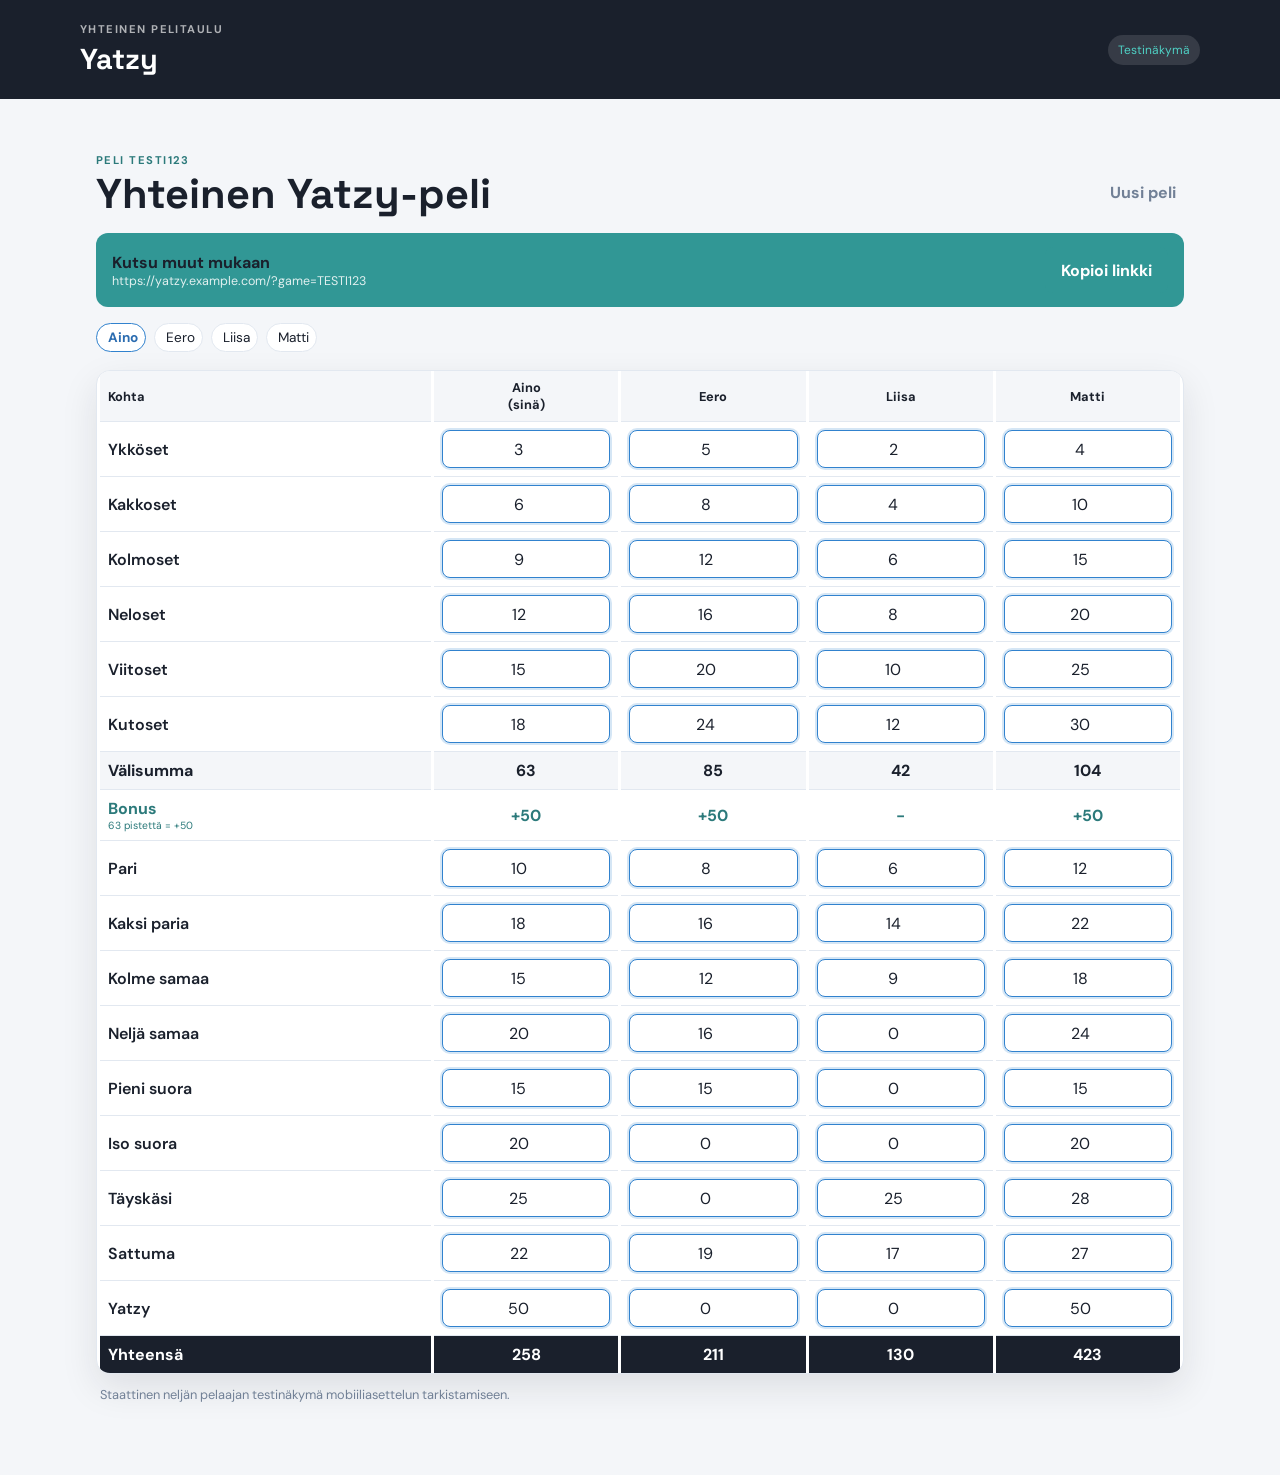
==== game.html @ 8491fd2d "Initial commit: shared Yatzy scoreboard with Firebase realtime sync Co-Authored-By: Claude Sonnet 5 " ====
<!doctype html>
<html lang="fi">
<head>
  <meta charset="UTF-8">
  <meta name="viewport" content="width=device-width, initial-scale=1, viewport-fit=cover">
  <meta name="theme-color" content="#102a43">
  <title>Yatzy - testi neljällä pelaajalla</title>
  <link rel="stylesheet" href="style.css">
</head>
<body>
  <header class="topbar">
    <div>
      <p class="eyebrow">YHTEINEN PELITAULU</p>
      <h1>Yatzy</h1>
    </div>
    <span class="status-pill online">Testinäkymä</span>
  </header>

  <main class="page-shell">
    <section>
      <div class="game-heading">
        <div>
          <p class="eyebrow accent">PELI TESTI123</p>
          <h2>Yhteinen Yatzy-peli</h2>
        </div>
        <button class="quiet-button" type="button">Uusi peli</button>
      </div>

      <div class="share-strip">
        <div>
          <strong>Kutsu muut mukaan</strong>
          <span>https://yatzy.example.com/?game=TESTI123</span>
        </div>
        <button class="secondary-button" type="button">Kopioi linkki</button>
      </div>

      <div class="players-list" aria-label="Pelaajat">
        <span class="player-chip current">Aino</span>
        <span class="player-chip">Eero</span>
        <span class="player-chip">Liisa</span>
        <span class="player-chip">Matti</span>
      </div>

      <div class="table-wrap panel">
        <table id="score-table">
          <thead>
            <tr>
              <th scope="col">Kohta</th>
              <th scope="col">Aino<br>(sinä)</th>
              <th scope="col">Eero</th>
              <th scope="col">Liisa</th>
              <th scope="col">Matti</th>
            </tr>
          </thead>
          <tbody>
            <tr><th scope="row">Ykköset</th><td><input class="score-input" type="number" value="3" inputmode="numeric"></td><td><input class="score-input" type="number" value="5" inputmode="numeric"></td><td><input class="score-input" type="number" value="2" inputmode="numeric"></td><td><input class="score-input" type="number" value="4" inputmode="numeric"></td></tr>
            <tr><th scope="row">Kakkoset</th><td><input class="score-input" type="number" value="6" inputmode="numeric"></td><td><input class="score-input" type="number" value="8" inputmode="numeric"></td><td><input class="score-input" type="number" value="4" inputmode="numeric"></td><td><input class="score-input" type="number" value="10" inputmode="numeric"></td></tr>
            <tr><th scope="row">Kolmoset</th><td><input class="score-input" type="number" value="9" inputmode="numeric"></td><td><input class="score-input" type="number" value="12" inputmode="numeric"></td><td><input class="score-input" type="number" value="6" inputmode="numeric"></td><td><input class="score-input" type="number" value="15" inputmode="numeric"></td></tr>
            <tr><th scope="row">Neloset</th><td><input class="score-input" type="number" value="12" inputmode="numeric"></td><td><input class="score-input" type="number" value="16" inputmode="numeric"></td><td><input class="score-input" type="number" value="8" inputmode="numeric"></td><td><input class="score-input" type="number" value="20" inputmode="numeric"></td></tr>
            <tr><th scope="row">Viitoset</th><td><input class="score-input" type="number" value="15" inputmode="numeric"></td><td><input class="score-input" type="number" value="20" inputmode="numeric"></td><td><input class="score-input" type="number" value="10" inputmode="numeric"></td><td><input class="score-input" type="number" value="25" inputmode="numeric"></td></tr>
            <tr><th scope="row">Kutoset</th><td><input class="score-input" type="number" value="18" inputmode="numeric"></td><td><input class="score-input" type="number" value="24" inputmode="numeric"></td><td><input class="score-input" type="number" value="12" inputmode="numeric"></td><td><input class="score-input" type="number" value="30" inputmode="numeric"></td></tr>
            <tr class="subtotal-row"><th scope="row">Välisumma</th><td>63</td><td>85</td><td>42</td><td>104</td></tr>
            <tr class="bonus-row"><th scope="row">Bonus<small>63 pistettä = +50</small></th><td>+50</td><td>+50</td><td>-</td><td>+50</td></tr>
            <tr><th scope="row">Pari</th><td><input class="score-input" type="number" value="10" inputmode="numeric"></td><td><input class="score-input" type="number" value="8" inputmode="numeric"></td><td><input class="score-input" type="number" value="6" inputmode="numeric"></td><td><input class="score-input" type="number" value="12" inputmode="numeric"></td></tr>
            <tr><th scope="row">Kaksi paria</th><td><input class="score-input" type="number" value="18" inputmode="numeric"></td><td><input class="score-input" type="number" value="16" inputmode="numeric"></td><td><input class="score-input" type="number" value="14" inputmode="numeric"></td><td><input class="score-input" type="number" value="22" inputmode="numeric"></td></tr>
            <tr><th scope="row">Kolme samaa</th><td><input class="score-input" type="number" value="15" inputmode="numeric"></td><td><input class="score-input" type="number" value="12" inputmode="numeric"></td><td><input class="score-input" type="number" value="9" inputmode="numeric"></td><td><input class="score-input" type="number" value="18" inputmode="numeric"></td></tr>
            <tr><th scope="row">Neljä samaa</th><td><input class="score-input" type="number" value="20" inputmode="numeric"></td><td><input class="score-input" type="number" value="16" inputmode="numeric"></td><td><input class="score-input" type="number" value="0" inputmode="numeric"></td><td><input class="score-input" type="number" value="24" inputmode="numeric"></td></tr>
            <tr><th scope="row">Pieni suora</th><td><input class="score-input" type="number" value="15" inputmode="numeric"></td><td><input class="score-input" type="number" value="15" inputmode="numeric"></td><td><input class="score-input" type="number" value="0" inputmode="numeric"></td><td><input class="score-input" type="number" value="15" inputmode="numeric"></td></tr>
            <tr><th scope="row">Iso suora</th><td><input class="score-input" type="number" value="20" inputmode="numeric"></td><td><input class="score-input" type="number" value="0" inputmode="numeric"></td><td><input class="score-input" type="number" value="0" inputmode="numeric"></td><td><input class="score-input" type="number" value="20" inputmode="numeric"></td></tr>
            <tr><th scope="row">Täyskäsi</th><td><input class="score-input" type="number" value="25" inputmode="numeric"></td><td><input class="score-input" type="number" value="0" inputmode="numeric"></td><td><input class="score-input" type="number" value="25" inputmode="numeric"></td><td><input class="score-input" type="number" value="28" inputmode="numeric"></td></tr>
            <tr><th scope="row">Sattuma</th><td><input class="score-input" type="number" value="22" inputmode="numeric"></td><td><input class="score-input" type="number" value="19" inputmode="numeric"></td><td><input class="score-input" type="number" value="17" inputmode="numeric"></td><td><input class="score-input" type="number" value="27" inputmode="numeric"></td></tr>
            <tr><th scope="row">Yatzy</th><td><input class="score-input" type="number" value="50" inputmode="numeric"></td><td><input class="score-input" type="number" value="0" inputmode="numeric"></td><td><input class="score-input" type="number" value="0" inputmode="numeric"></td><td><input class="score-input" type="number" value="50" inputmode="numeric"></td></tr>
          </tbody>
          <tfoot>
            <tr class="total-row"><th scope="row">Yhteensä</th><td>258</td><td>211</td><td>130</td><td>423</td></tr>
          </tfoot>
        </table>
      </div>
      <p class="table-hint">Staattinen neljän pelaajan testinäkymä mobiiliasettelun tarkistamiseen.</p>
    </section>
  </main>
</body>
</html>
---- style.css ----
@import url('https://fonts.googleapis.com/css2?family=DM+Sans:wght@400;500;600;700&family=Space+Grotesk:wght@500;600;700&display=swap');

:root {
  --text: #1A202C;
  --muted: #718096;
  --line: #E2E8F0;
  --bg: #F4F6F9;
  --surface: #FFFFFF;
  --primary: #3182CE;
  --primary-dark: #2B6CB0;
  --secondary: #319795;
  --secondary-dark: #2C7A7B;
  --danger: #E53E3E;
  --danger-dark: #C53030;
  --shadow: 0 14px 36px rgba(26, 32, 44, 0.10);
}

* { box-sizing: border-box; }
html { background: var(--bg); }
body { margin: 0; color: var(--text); font-family: 'DM Sans', sans-serif; min-width: 320px; }
button, input { font: inherit; }
button { cursor: pointer; }
.hidden { display: none !important; }

.topbar { align-items: center; background: var(--text); color: white; display: flex; justify-content: space-between; padding: 18px max(20px, calc((100vw - 1120px) / 2)); }
h1, h2, h3 { font-family: 'Space Grotesk', sans-serif; margin: 0; }
h1 { font-size: 1.8rem; letter-spacing: 0; }
h2 { font-size: clamp(1.8rem, 7vw, 3.25rem); line-height: 1.04; max-width: 640px; }
h3 { font-size: 1.25rem; }
.eyebrow { color: rgba(255,255,255,.65); font-size: .7rem; font-weight: 700; letter-spacing: .13em; margin: 0 0 5px; }
.eyebrow.accent { color: var(--secondary-dark); }
.status-pill { background: rgba(255,255,255,.12); border-radius: 99px; color: rgba(255,255,255,.85); font-size: .75rem; padding: 7px 10px; white-space: nowrap; }
.status-pill.online { color: #4FD1C5; }

.page-shell { margin: 0 auto; max-width: 1120px; padding: 20px 10px 48px; }
.panel { background: var(--surface); border: 1px solid var(--line); border-radius: 14px; box-shadow: var(--shadow); }
.setup-panel { margin: 5vh auto 0; max-width: 720px; overflow: hidden; padding: 0; }
.intro-copy { background: var(--primary); padding: 34px 24px 30px; }
.intro-copy h2 { color: white; margin: 12px 0 16px; }
.intro-copy p:last-child { color: rgba(255,255,255,.85); line-height: 1.6; margin: 0; max-width: 480px; }
.name-form { padding: 24px; }
.name-form label { display: block; font-size: .82rem; font-weight: 700; margin-bottom: 8px; }
.input-action-row { display: flex; gap: 10px; }
input { background: var(--surface); border: 1px solid var(--line); border-radius: 8px; color: var(--text); min-height: 46px; min-width: 0; padding: 10px 12px; width: 100%; }
input:focus { border-color: var(--primary); outline: 3px solid rgba(49,130,206,.25); }
.primary-button, .secondary-button, .quiet-button, .danger-button { border: 0; border-radius: 8px; font-weight: 700; min-height: 46px; padding: 10px 16px; white-space: nowrap; }
.primary-button { background: var(--primary); color: white; }
.primary-button:hover { background: var(--primary-dark); }
.secondary-button { background: var(--secondary); color: white; }
.secondary-button:hover { background: var(--secondary-dark); }
.quiet-button { background: transparent; color: var(--muted); padding-inline: 8px; }
.danger-button { background: var(--danger); color: white; }
.danger-button:hover { background: var(--danger-dark); }
.join-card { border-top: 1px solid var(--line); }
.join-card > div { padding: 24px 24px 0; }
.join-card .name-form { padding-top: 16px; }
.join-card p:last-child { color: var(--muted); margin-bottom: 0; }
.message { min-height: 20px; margin: 0; padding: 0 24px 20px; font-size: .9rem; }
.message.error { color: var(--danger); }
.message.success { color: var(--secondary-dark); }

.game-heading { align-items: end; display: flex; justify-content: space-between; margin: 6px 0 18px; }
.game-title-row { align-items: center; display: flex; gap: 12px; justify-content: space-between; }
.game-actions { align-items: center; display: flex; gap: 8px; }
.game-heading h2 { font-size: clamp(1.8rem, 6vw, 2.6rem); }
.game-heading > div:first-child { min-width: 0; }
.game-heading .share-strip { margin: 8px 0 0; }
.share-strip { align-items: center; background: var(--secondary); border-radius: 12px; display: flex; gap: 16px; justify-content: space-between; margin-bottom: 16px; padding: 14px 16px; }
.share-strip div { min-width: 0; }
.share-strip strong, .share-strip span { display: block; }
.share-strip span { color: rgba(255,255,255,.85); font-size: .78rem; overflow: hidden; text-overflow: ellipsis; white-space: nowrap; }
.players-list { display: flex; flex-wrap: wrap; gap: 8px; margin: 0 0 18px; }
.player-chip { align-items: center; background: var(--surface); border: 1px solid var(--line); border-radius: 99px; display: flex; font-size: .85rem; gap: 7px; padding: 5px 7px 5px 11px; }
.player-chip.current { border-color: var(--primary); color: var(--primary-dark); font-weight: 700; }
.player-chip small { background: var(--primary); border-radius: 99px; color: white; font-size: .65rem; padding: 3px 6px; }
.player-actions { display: flex; gap: 3px; }
.player-actions button { background: var(--bg); border: 0; border-radius: 5px; color: var(--text); font-size: .75rem; min-height: 28px; min-width: 28px; padding: 3px 5px; }
.player-actions button:last-child { background: var(--secondary); color: white; font-size: .65rem; }
.player-actions button:disabled { cursor: not-allowed; opacity: .35; }
#game-message { padding-left: 0; }
.table-wrap { overflow-x: auto; }
table { border-collapse: separate; border-spacing: 3px 0; min-width: 100%; width: 100%; }
table { table-layout: fixed; }
th, td { border-bottom: 1px solid var(--line); padding: 6px 4px; text-align: left; }
th:first-child { width: 31%; }
thead th { background: var(--bg); font-size: .8rem; position: sticky; top: 0; }
thead th:not(:first-child) { text-align: center; }
thead th.active-turn-column { background: rgba(49,130,206,.14); color: var(--text); }
tbody th { font-weight: 600; white-space: normal; }
td { min-width: 0; }
.active-turn-column { background: rgba(49,130,206,.10); border-left: 3px solid var(--primary); border-right: 3px solid var(--primary); box-shadow: inset 1px 0 0 var(--primary), inset -1px 0 0 var(--primary); }
.score-input:not(:disabled) { border-color: var(--primary); box-shadow: 0 0 0 2px rgba(49, 130, 206, .2); }
.score-input { min-height: 38px; padding: 5px 3px; text-align: center; width: 100%; }
.score-input.invalid { border: 2px solid var(--danger); box-shadow: 0 0 0 2px rgba(229, 62, 62, .2); }
.score-input:disabled { background: var(--bg); color: var(--muted); cursor: not-allowed; opacity: .7; }
.subtotal-row th, .subtotal-row td { background: var(--bg); color: var(--text); font-weight: 700; }
.subtotal-row td { text-align: center; }
.bonus-row th, .bonus-row td { background: var(--surface); color: var(--secondary-dark); font-weight: 700; }
.bonus-row th small { color: inherit; display: block; font-size: .65rem; font-weight: 400; }
.bonus-row td, .total-row td { text-align: center; }
.total-row th, .total-row td { background: var(--text); border-bottom: 0; color: white; font-weight: 700; }
.total-row td.active-turn-column { background: var(--primary-dark); }
.table-hint { color: var(--muted); font-size: .8rem; margin: 12px 4px; }

.modal-overlay { align-items: center; background: rgba(26, 32, 44, .55); display: flex; inset: 0; justify-content: center; padding: 20px; position: fixed; z-index: 10; }
.modal-panel { max-height: 86vh; max-width: 440px; overflow-y: auto; padding: 28px; width: 100%; }
.modal-panel h2 { margin: 0 0 16px; }
.results-list { display: flex; flex-direction: column; gap: 8px; list-style: none; margin: 0 0 24px; padding: 0; }
.results-item { align-items: center; background: var(--bg); border-radius: 10px; display: flex; gap: 10px; padding: 10px 14px; }
.results-item.winner { background: var(--secondary); color: white; font-weight: 700; }
.results-rank { font-family: 'Space Grotesk', sans-serif; min-width: 22px; }
.results-name { flex: 1; overflow: hidden; text-overflow: ellipsis; white-space: nowrap; }
.results-score { font-family: 'Space Grotesk', sans-serif; font-size: 1.1rem; font-weight: 700; }
.modal-actions { display: flex; gap: 10px; justify-content: flex-end; }

@media (max-width: 520px) {
  .modal-actions { flex-direction: column-reverse; }
  .modal-actions .primary-button, .modal-actions .quiet-button { width: 100%; }
}

@media (min-width: 700px) {
  .topbar { padding-block: 22px; }
  .page-shell { padding: 48px 16px 60px; }
  .intro-copy { padding: 48px 48px 40px; }
  .name-form { padding: 30px 48px; }
  .join-card > div { padding: 30px 48px 0; }
  .join-card .name-form { padding-top: 16px; }
  table { min-width: 620px; }
  th, td { padding: 8px; }
  td { min-width: 88px; }
}

@media (max-width: 520px) {
  .topbar { padding-inline: 14px; }
  .page-shell { padding-inline: 8px; }
  .setup-panel { margin-top: 2vh; }
  .game-heading { gap: 8px; }
  .game-heading h2 { font-size: 1.65rem; }
  .game-actions { align-items: end; flex-direction: column-reverse; gap: 2px; }
  .player-chip { max-width: 100%; }
  .player-actions button:last-child { font-size: .6rem; }
  .input-action-row { flex-direction: column; }
  .primary-button, .secondary-button, .danger-button { width: 100%; }
  .share-strip { align-items: stretch; flex-direction: column; }
  .game-heading { align-items: start; }
  .table-wrap { border-radius: 10px; }
  th, td { padding: 6px 2px; }
  thead th { font-size: 1.1rem; line-height: 1.15; overflow-wrap: anywhere; }
  tbody th { font-size: 1.1rem; line-height: 1.15; width: 31%; }
  .score-input { font-size: 1rem; }
}
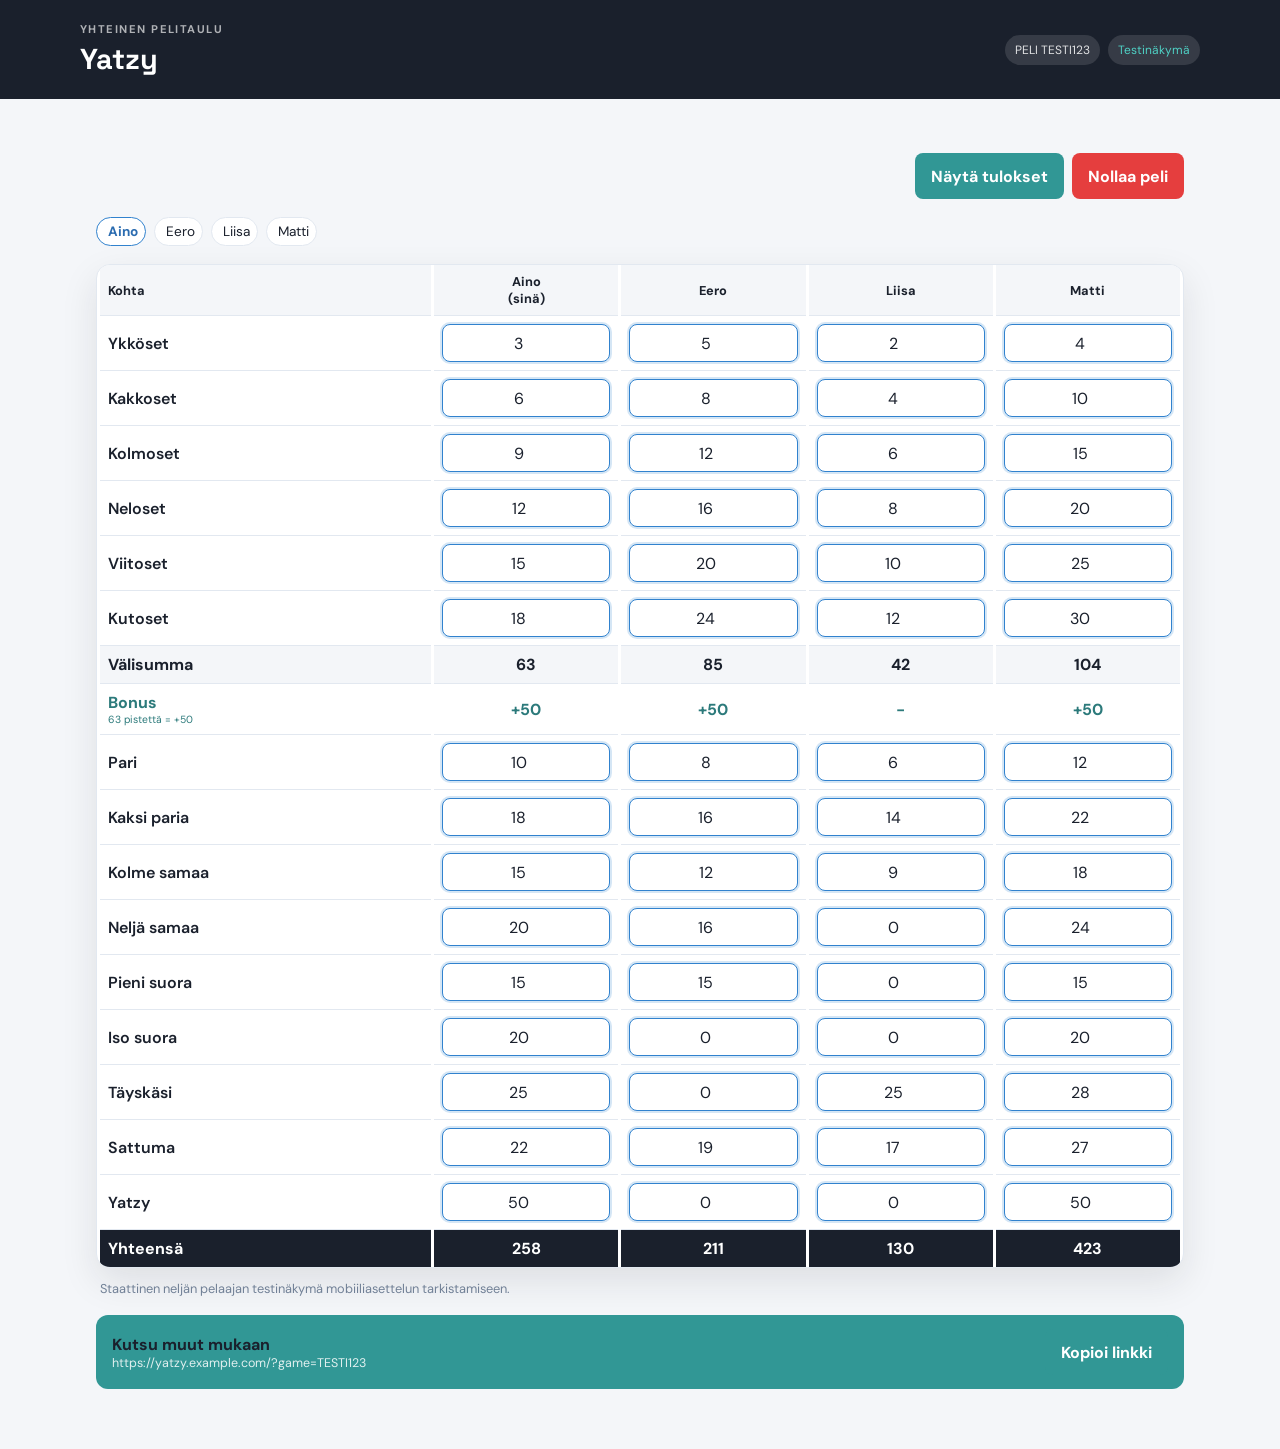
==== commit 66ffa839: "Move game code and home link into header, split create/join views Move the game code pill and a Yatz" ====
--- a/game.html
+++ b/game.html
@@ -11,27 +11,19 @@
   <header class="topbar">
     <div>
       <p class="eyebrow">YHTEINEN PELITAULU</p>
-      <h1>Yatzy</h1>
+      <h1><a class="brand-link" href="#">Yatzy</a></h1>
     </div>
-    <span class="status-pill online">Testinäkymä</span>
+    <div class="topbar-meta">
+      <span class="status-pill">PELI TESTI123</span>
+      <span class="status-pill online">Testinäkymä</span>
+    </div>
   </header>
 
   <main class="page-shell">
     <section>
-      <div class="game-heading">
-        <div>
-          <p class="eyebrow accent">PELI TESTI123</p>
-          <h2>Yhteinen Yatzy-peli</h2>
-        </div>
-        <button class="quiet-button" type="button">Uusi peli</button>
-      </div>
-
-      <div class="share-strip">
-        <div>
-          <strong>Kutsu muut mukaan</strong>
-          <span>https://yatzy.example.com/?game=TESTI123</span>
-        </div>
-        <button class="secondary-button" type="button">Kopioi linkki</button>
+      <div class="game-actions">
+        <button class="secondary-button" type="button">Näytä tulokset</button>
+        <button class="danger-button" type="button">Nollaa peli</button>
       </div>
 
       <div class="players-list" aria-label="Pelaajat">
@@ -77,6 +69,14 @@
         </table>
       </div>
       <p class="table-hint">Staattinen neljän pelaajan testinäkymä mobiiliasettelun tarkistamiseen.</p>
+
+      <div class="share-strip">
+        <div>
+          <strong>Kutsu muut mukaan</strong>
+          <span>https://yatzy.example.com/?game=TESTI123</span>
+        </div>
+        <button class="secondary-button" type="button">Kopioi linkki</button>
+      </div>
     </section>
   </main>
 </body>
--- a/style.css
+++ b/style.css
@@ -29,6 +29,9 @@
 h3 { font-size: 1.25rem; }
 .eyebrow { color: rgba(255,255,255,.65); font-size: .7rem; font-weight: 700; letter-spacing: .13em; margin: 0 0 5px; }
 .eyebrow.accent { color: var(--secondary-dark); }
+.brand-link { color: inherit; text-decoration: none; }
+.brand-link:hover { text-decoration: underline; }
+.topbar-meta { align-items: center; display: flex; gap: 8px; }
 .status-pill { background: rgba(255,255,255,.12); border-radius: 99px; color: rgba(255,255,255,.85); font-size: .75rem; padding: 7px 10px; white-space: nowrap; }
 .status-pill.online { color: #4FD1C5; }
 
@@ -51,7 +54,6 @@
 .quiet-button { background: transparent; color: var(--muted); padding-inline: 8px; }
 .danger-button { background: var(--danger); color: white; }
 .danger-button:hover { background: var(--danger-dark); }
-.join-card { border-top: 1px solid var(--line); }
 .join-card > div { padding: 24px 24px 0; }
 .join-card .name-form { padding-top: 16px; }
 .join-card p:last-child { color: var(--muted); margin-bottom: 0; }
@@ -60,12 +62,10 @@
 .message.success { color: var(--secondary-dark); }
 
 .game-heading { align-items: end; display: flex; justify-content: space-between; margin: 6px 0 18px; }
-.game-title-row { align-items: center; display: flex; gap: 12px; justify-content: space-between; }
-.game-actions { align-items: center; display: flex; gap: 8px; }
+.game-actions { align-items: center; display: flex; gap: 8px; justify-content: flex-end; margin: 6px 0 18px; }
 .game-heading h2 { font-size: clamp(1.8rem, 6vw, 2.6rem); }
 .game-heading > div:first-child { min-width: 0; }
-.game-heading .share-strip { margin: 8px 0 0; }
-.share-strip { align-items: center; background: var(--secondary); border-radius: 12px; display: flex; gap: 16px; justify-content: space-between; margin-bottom: 16px; padding: 14px 16px; }
+.share-strip { align-items: center; background: var(--secondary); border-radius: 12px; display: flex; gap: 16px; justify-content: space-between; margin: 18px 0 0; padding: 14px 16px; }
 .share-strip div { min-width: 0; }
 .share-strip strong, .share-strip span { display: block; }
 .share-strip span { color: rgba(255,255,255,.85); font-size: .78rem; overflow: hidden; text-overflow: ellipsis; white-space: nowrap; }
@@ -141,7 +141,10 @@
   .player-actions button:last-child { font-size: .6rem; }
   .input-action-row { flex-direction: column; }
   .primary-button, .secondary-button, .danger-button { width: 100%; }
-  .share-strip { align-items: stretch; flex-direction: column; }
+  .share-strip { align-items: center; flex-direction: column; margin-inline: auto; max-width: 320px; padding: 12px 14px; text-align: center; }
+  .share-strip div { width: 100%; }
+  .share-strip span { white-space: normal; word-break: break-all; }
+  .share-strip .secondary-button { width: auto; }
   .game-heading { align-items: start; }
   .table-wrap { border-radius: 10px; }
   th, td { padding: 6px 2px; }
